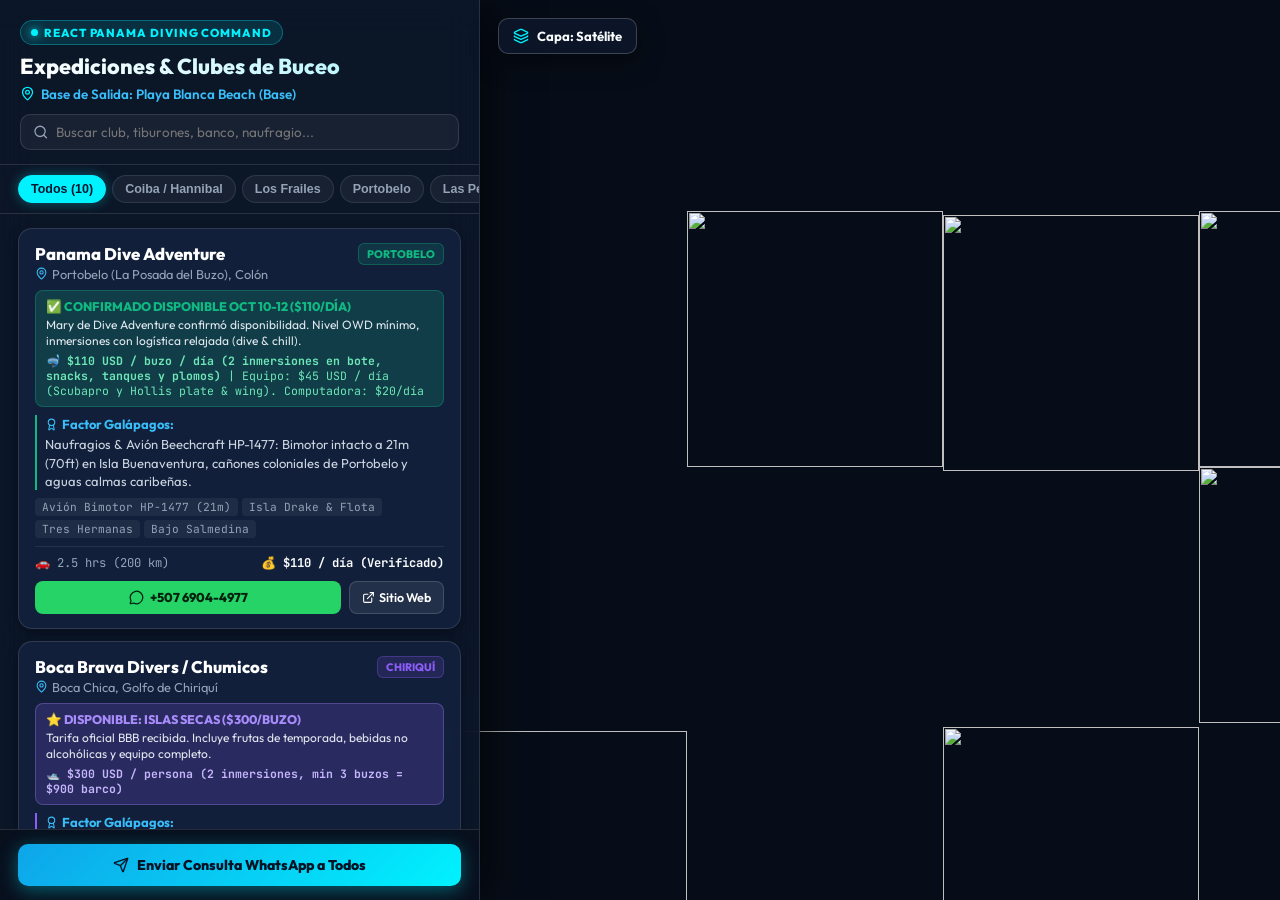
==== index.html @ 8149884b "Deploy Panama Top Dive Clubs dashboard to GitHub Pages" ====
<!doctype html>
<html lang="es">
  <head>
    <meta charset="UTF-8" />
    <meta name="viewport" content="width=device-width, initial-scale=1.0" />
    <title>Panama Top Dive Clubs & Expeditions — Base Playa Blanca</title>
    <!-- Leaflet CSS -->
    <link rel="stylesheet" href="https://unpkg.com/leaflet@1.9.4/dist/leaflet.css" integrity="sha256-p4NxAoJBhIIN+hmNHrzRCf9tD/miZyoHS5obTRR9BMY=" crossorigin=""/>
    <!-- Google Fonts: Outfit & JetBrains Mono -->
    <link rel="preconnect" href="https://fonts.googleapis.com">
    <link rel="preconnect" href="https://fonts.gstatic.com" crossorigin>
    <link href="https://fonts.googleapis.com/css2?family=JetBrains+Mono:wght@400;600;700&family=Outfit:wght@300;400;500;600;700;800&display=swap" rel="stylesheet">
    <script type="module" crossorigin src="./assets/index-Didd7fJ8.js"></script>
    <link rel="stylesheet" crossorigin href="./assets/index-D4Bd1SCU.css">
  </head>
  <body>
    <div id="root"></div>
  </body>
</html>
---- assets/index-D4Bd1SCU.css ----
:root{--bg-dark:#070d18;--panel-bg:#0d172aeb;--card-bg:#162646a6;--card-hover:#1e3462e6;--accent-cyan:#00f2fe;--accent-blue:#38bdf8;--accent-coiba:#ef4444;--accent-caribbean:#10b981;--accent-frailes:#f59e0b;--accent-perlas:#06b6d4;--accent-chiriqui:#8b5cf6;--text-main:#f8fafc;--text-muted:#94a3b8;--border-color:#ffffff1f;--glass-blur:blur(18px);--shadow-glow:0 8px 32px 0 #00f2fe33}*{box-sizing:border-box;margin:0;padding:0}body{background:var(--bg-dark);color:var(--text-main);height:100vh;font-family:Outfit,-apple-system,sans-serif;display:flex;overflow:hidden}#root{width:100%;height:100%;display:flex}::-webkit-scrollbar{width:6px;height:6px}::-webkit-scrollbar-track{background:#0003}::-webkit-scrollbar-thumb{background:#ffffff26;border-radius:4px}::-webkit-scrollbar-thumb:hover{background:#00f2fe66}@keyframes pulse{0%{opacity:.7;transform:scale(.9)}50%{opacity:1;transform:scale(1.3)}to{opacity:.7;transform:scale(.9)}}@keyframes radar-ripple{0%{opacity:1;transform:scale(.6)}to{opacity:0;transform:scale(2.4)}}.radar-ring{border:2px solid var(--accent-cyan);border-radius:50%;width:100%;height:100%;animation:2s cubic-bezier(0,.2,.8,1) infinite radar-ripple;position:absolute}.leaflet-popup-content-wrapper{-webkit-backdrop-filter:blur(20px)!important;backdrop-filter:blur(20px)!important;color:#f8fafc!important;background:#0d172af2!important;border:1px solid #ffffff29!important;border-radius:16px!important;padding:4px!important;box-shadow:0 16px 45px #000c!important}.leaflet-popup-tip{background:#0d172af2!important}.leaflet-container{font-family:Outfit,sans-serif!important}
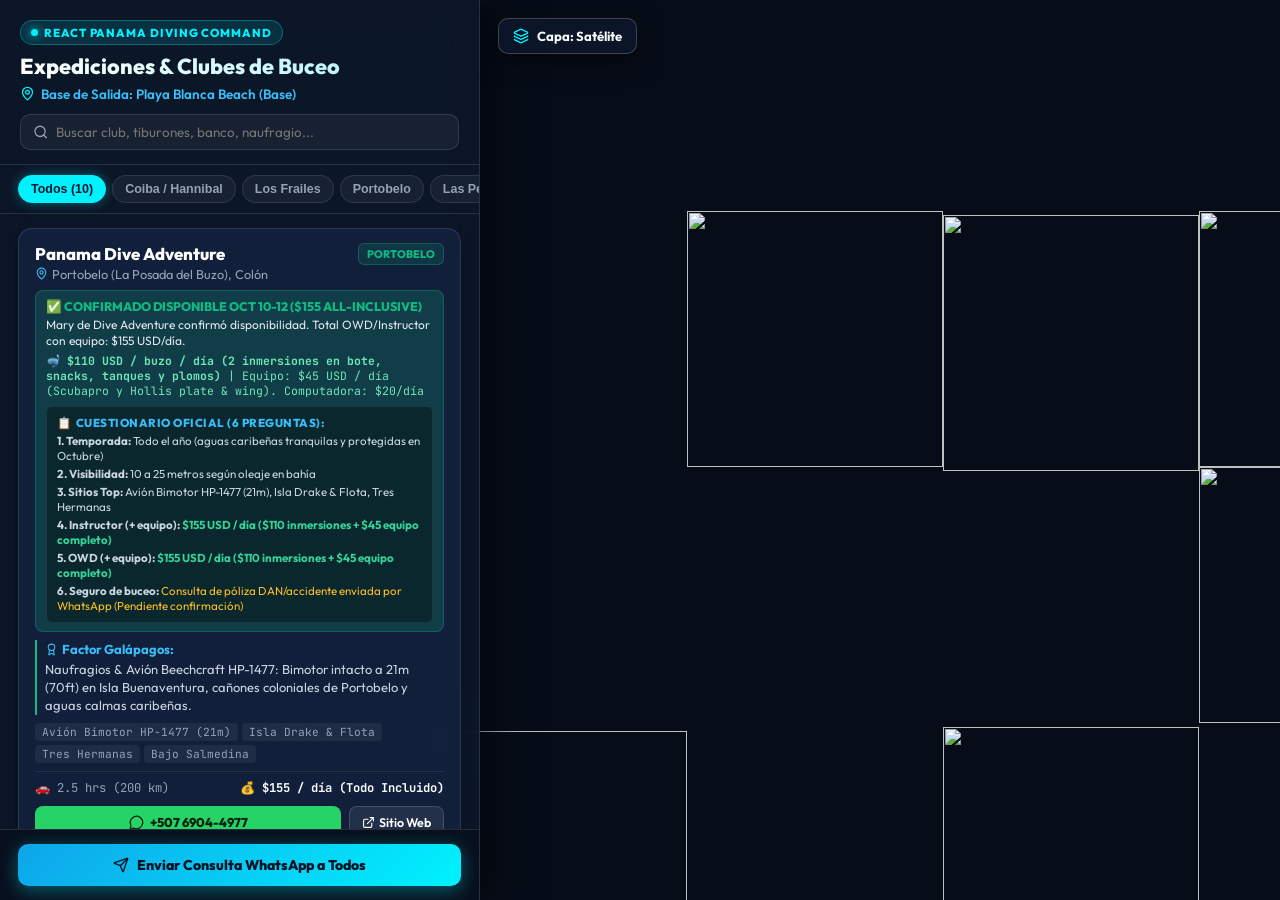
==== commit 3ec3885b: "Update web version with 6-question dossier and verified rates" ====
--- a/index.html
+++ b/index.html
@@ -10,7 +10,7 @@
     <link rel="preconnect" href="https://fonts.googleapis.com">
     <link rel="preconnect" href="https://fonts.gstatic.com" crossorigin>
     <link href="https://fonts.googleapis.com/css2?family=JetBrains+Mono:wght@400;600;700&family=Outfit:wght@300;400;500;600;700;800&display=swap" rel="stylesheet">
-    <script type="module" crossorigin src="./assets/index-Didd7fJ8.js"></script>
+    <script type="module" crossorigin src="./assets/index-DONB16Hv.js"></script>
     <link rel="stylesheet" crossorigin href="./assets/index-D4Bd1SCU.css">
   </head>
   <body>
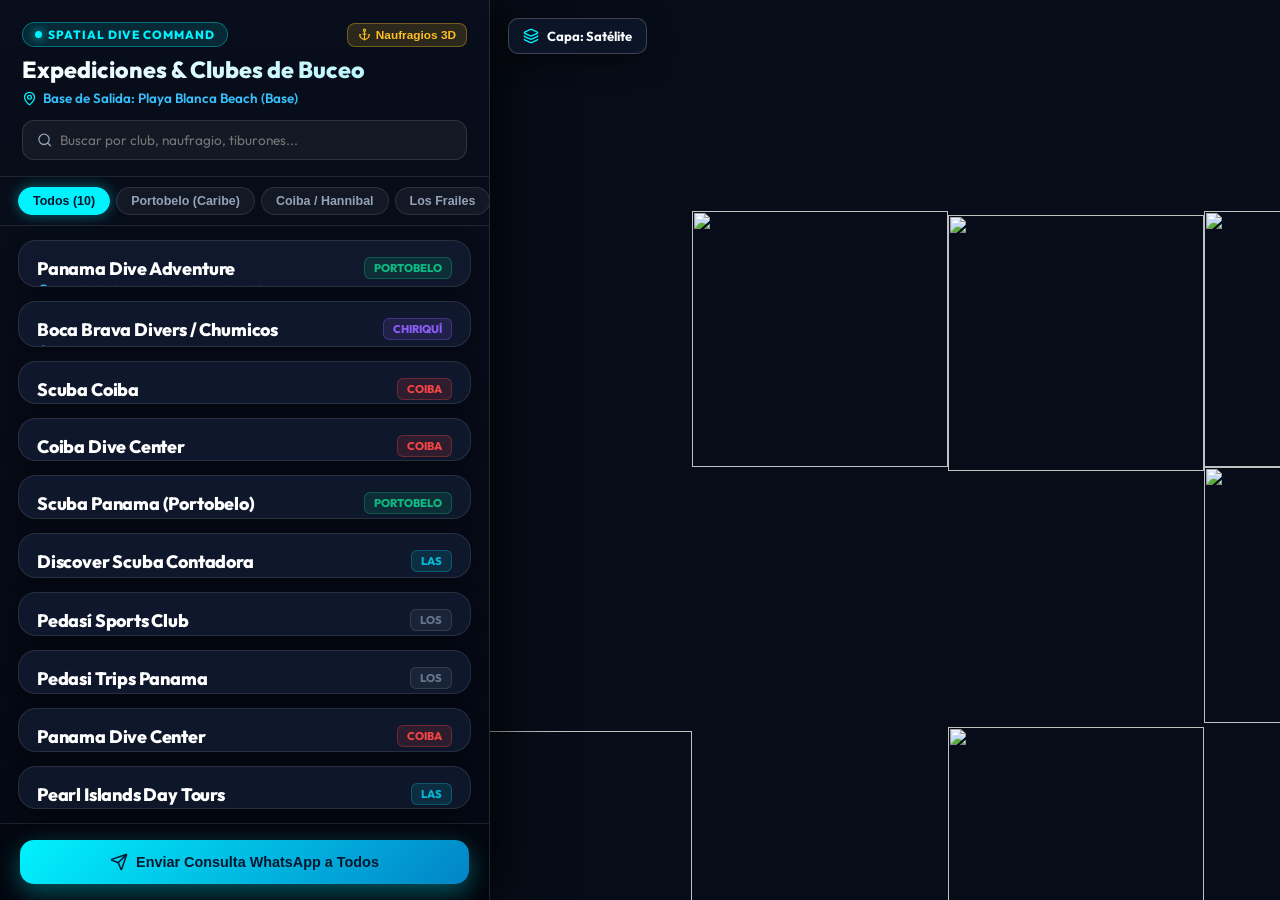
==== commit bca7d4e9: "Award-Winning ADHD-Friendly Spatial UI: Modal windows, wreck explorer, and zero walls of text" ====
--- a/index.html
+++ b/index.html
@@ -10,8 +10,8 @@
     <link rel="preconnect" href="https://fonts.googleapis.com">
     <link rel="preconnect" href="https://fonts.gstatic.com" crossorigin>
     <link href="https://fonts.googleapis.com/css2?family=JetBrains+Mono:wght@400;600;700&family=Outfit:wght@300;400;500;600;700;800&display=swap" rel="stylesheet">
-    <script type="module" crossorigin src="./assets/index-DONB16Hv.js"></script>
-    <link rel="stylesheet" crossorigin href="./assets/index-D4Bd1SCU.css">
+    <script type="module" crossorigin src="./assets/index-CMGJ8N__.js"></script>
+    <link rel="stylesheet" crossorigin href="./assets/index-B1BWLWzQ.css">
   </head>
   <body>
     <div id="root"></div>
--- a/assets/index-B1BWLWzQ.css
+++ b/assets/index-B1BWLWzQ.css
@@ -0,0 +1 @@
+:root{--bg-dark:#030712;--panel-bg:#080e1cf0;--card-bg:#142038a6;--card-hover:#1c2e50d9;--accent-cyan:#00f2fe;--accent-blue:#38bdf8;--accent-emerald:#10b981;--accent-amber:#fbbf24;--text-main:#f8fafc;--text-muted:#94a3b8;--border-color:#ffffff1f;--glass-blur:blur(24px)}*{box-sizing:border-box;margin:0;padding:0}body{background:var(--bg-dark);color:var(--text-main);height:100vh;font-family:Outfit,-apple-system,BlinkMacSystemFont,Segoe UI,Roboto,sans-serif;display:flex;overflow:hidden}#root{width:100%;height:100%;display:flex}::-webkit-scrollbar{width:6px;height:6px}::-webkit-scrollbar-track{background:#0000004d}::-webkit-scrollbar-thumb{background:#ffffff26;border-radius:4px}::-webkit-scrollbar-thumb:hover{background:#00f2fe66}@keyframes fadeIn{0%{opacity:0}to{opacity:1}}@keyframes springScale{0%{opacity:0;transform:scale(.92)translateY(12px)}60%{transform:scale(1.02)translateY(-2px)}to{opacity:1;transform:scale(1)translateY(0)}}@keyframes pulse{0%{opacity:.6;transform:scale(.9)}50%{opacity:1;transform:scale(1.35)}to{opacity:.6;transform:scale(.9)}}@keyframes radar-ripple{0%{opacity:1;transform:scale(.6)}to{opacity:0;transform:scale(2.6)}}.radar-ring{border:2px solid var(--accent-cyan);border-radius:50%;width:100%;height:100%;animation:2s cubic-bezier(0,.2,.8,1) infinite radar-ripple;position:absolute}.leaflet-popup-content-wrapper{-webkit-backdrop-filter:blur(24px)!important;backdrop-filter:blur(24px)!important;color:#f8fafc!important;background:#0a1224f2!important;border:1px solid #00f2fe59!important;border-radius:18px!important;padding:4px!important;box-shadow:0 20px 60px #000c!important}.leaflet-popup-tip{background:#0a1224f2!important}.leaflet-container{font-family:Outfit,sans-serif!important}
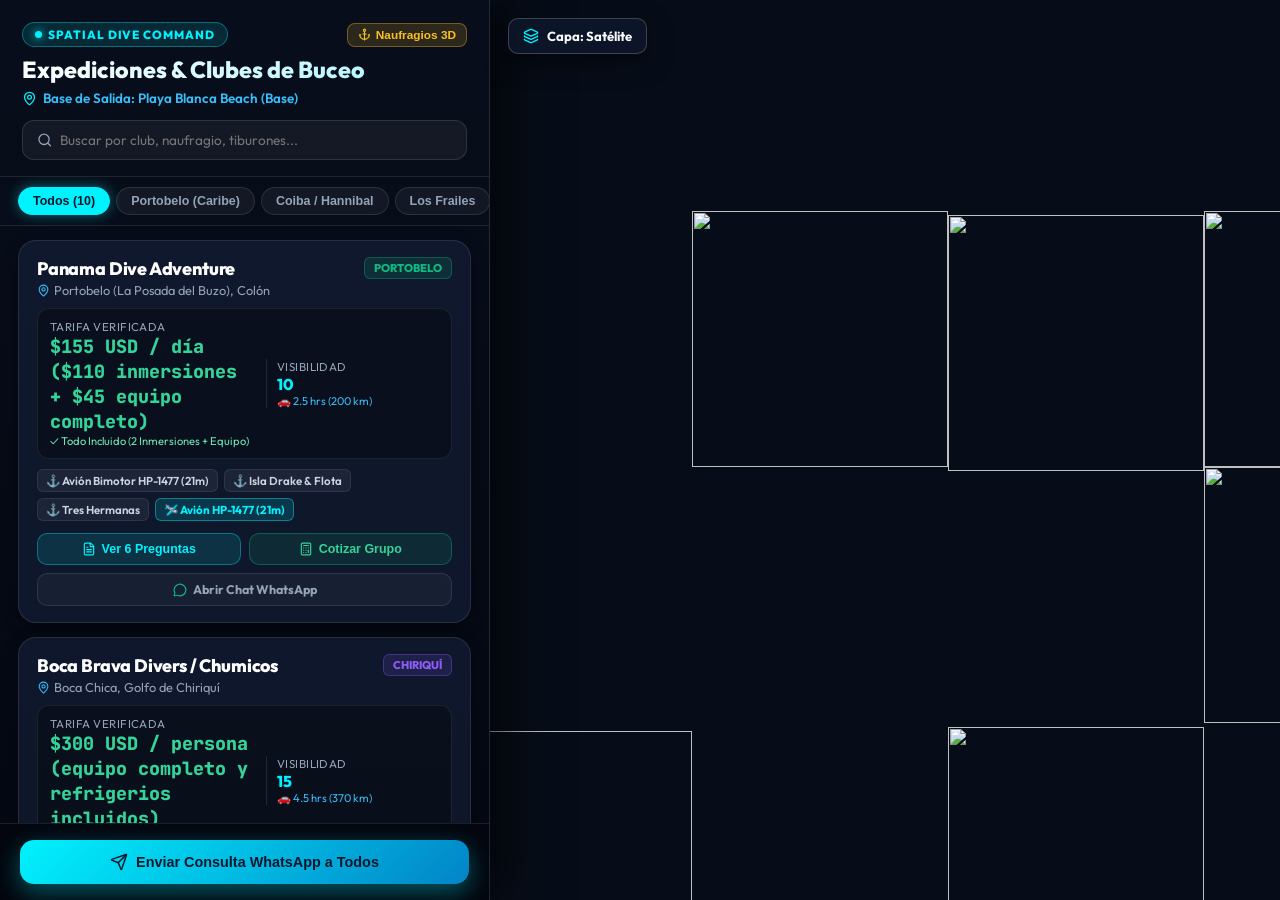
==== commit 65286e39: "Fix flexShrink on modular ADHD cards" ====
--- a/index.html
+++ b/index.html
@@ -10,7 +10,7 @@
     <link rel="preconnect" href="https://fonts.googleapis.com">
     <link rel="preconnect" href="https://fonts.gstatic.com" crossorigin>
     <link href="https://fonts.googleapis.com/css2?family=JetBrains+Mono:wght@400;600;700&family=Outfit:wght@300;400;500;600;700;800&display=swap" rel="stylesheet">
-    <script type="module" crossorigin src="./assets/index-CMGJ8N__.js"></script>
+    <script type="module" crossorigin src="./assets/index-D90cVmFc.js"></script>
     <link rel="stylesheet" crossorigin href="./assets/index-B1BWLWzQ.css">
   </head>
   <body>
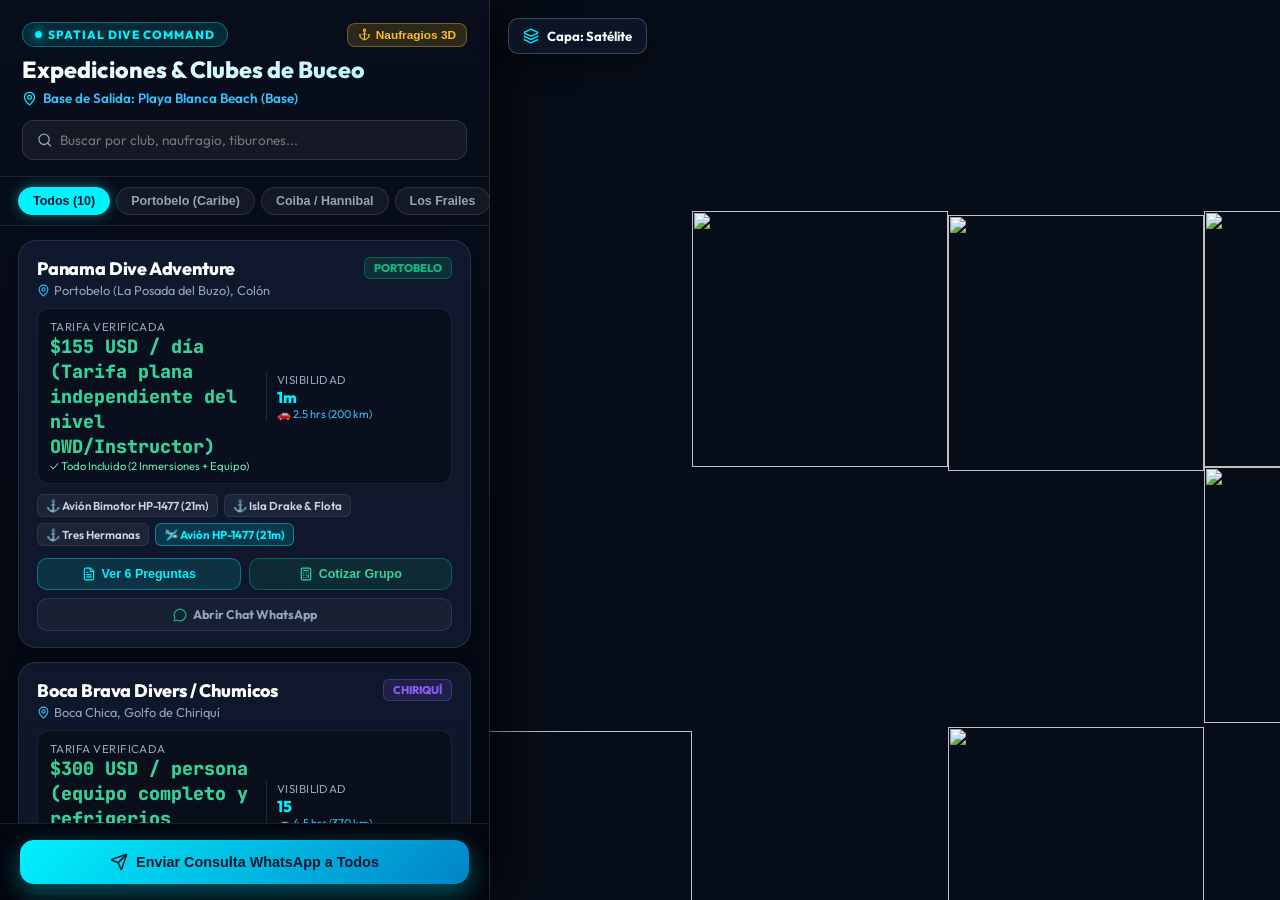
==== commit 9bbd93cf: "Update Mary 6-question dossier verbatim in live dashboard" ====
--- a/index.html
+++ b/index.html
@@ -10,7 +10,7 @@
     <link rel="preconnect" href="https://fonts.googleapis.com">
     <link rel="preconnect" href="https://fonts.gstatic.com" crossorigin>
     <link href="https://fonts.googleapis.com/css2?family=JetBrains+Mono:wght@400;600;700&family=Outfit:wght@300;400;500;600;700;800&display=swap" rel="stylesheet">
-    <script type="module" crossorigin src="./assets/index-D90cVmFc.js"></script>
+    <script type="module" crossorigin src="./assets/index-J2OZ9Ed7.js"></script>
     <link rel="stylesheet" crossorigin href="./assets/index-B1BWLWzQ.css">
   </head>
   <body>
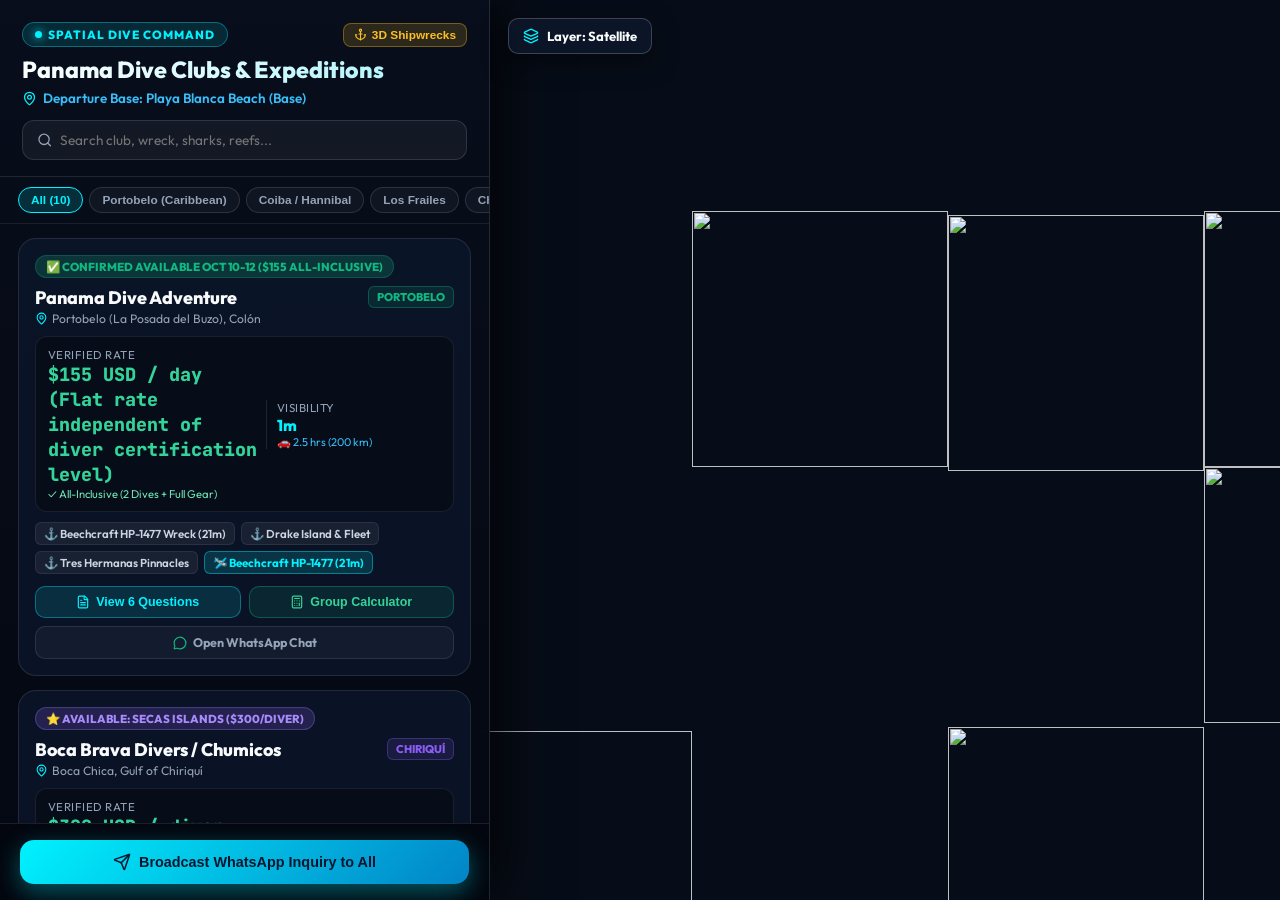
==== commit a45d3ecd: "feat: 100% English translation across all UI components, modals, and standalone views" ====
--- a/index.html
+++ b/index.html
@@ -1,16 +1,16 @@
 <!doctype html>
-<html lang="es">
+<html lang="en">
   <head>
     <meta charset="UTF-8" />
     <meta name="viewport" content="width=device-width, initial-scale=1.0" />
-    <title>Panama Top Dive Clubs & Expeditions — Base Playa Blanca</title>
+    <title>Panama Top Dive Clubs & Expeditions — Playa Blanca Base</title>
     <!-- Leaflet CSS -->
     <link rel="stylesheet" href="https://unpkg.com/leaflet@1.9.4/dist/leaflet.css" integrity="sha256-p4NxAoJBhIIN+hmNHrzRCf9tD/miZyoHS5obTRR9BMY=" crossorigin=""/>
     <!-- Google Fonts: Outfit & JetBrains Mono -->
     <link rel="preconnect" href="https://fonts.googleapis.com">
     <link rel="preconnect" href="https://fonts.gstatic.com" crossorigin>
     <link href="https://fonts.googleapis.com/css2?family=JetBrains+Mono:wght@400;600;700&family=Outfit:wght@300;400;500;600;700;800&display=swap" rel="stylesheet">
-    <script type="module" crossorigin src="./assets/index-J2OZ9Ed7.js"></script>
+    <script type="module" crossorigin src="./assets/index-D1HExLTd.js"></script>
     <link rel="stylesheet" crossorigin href="./assets/index-B1BWLWzQ.css">
   </head>
   <body>
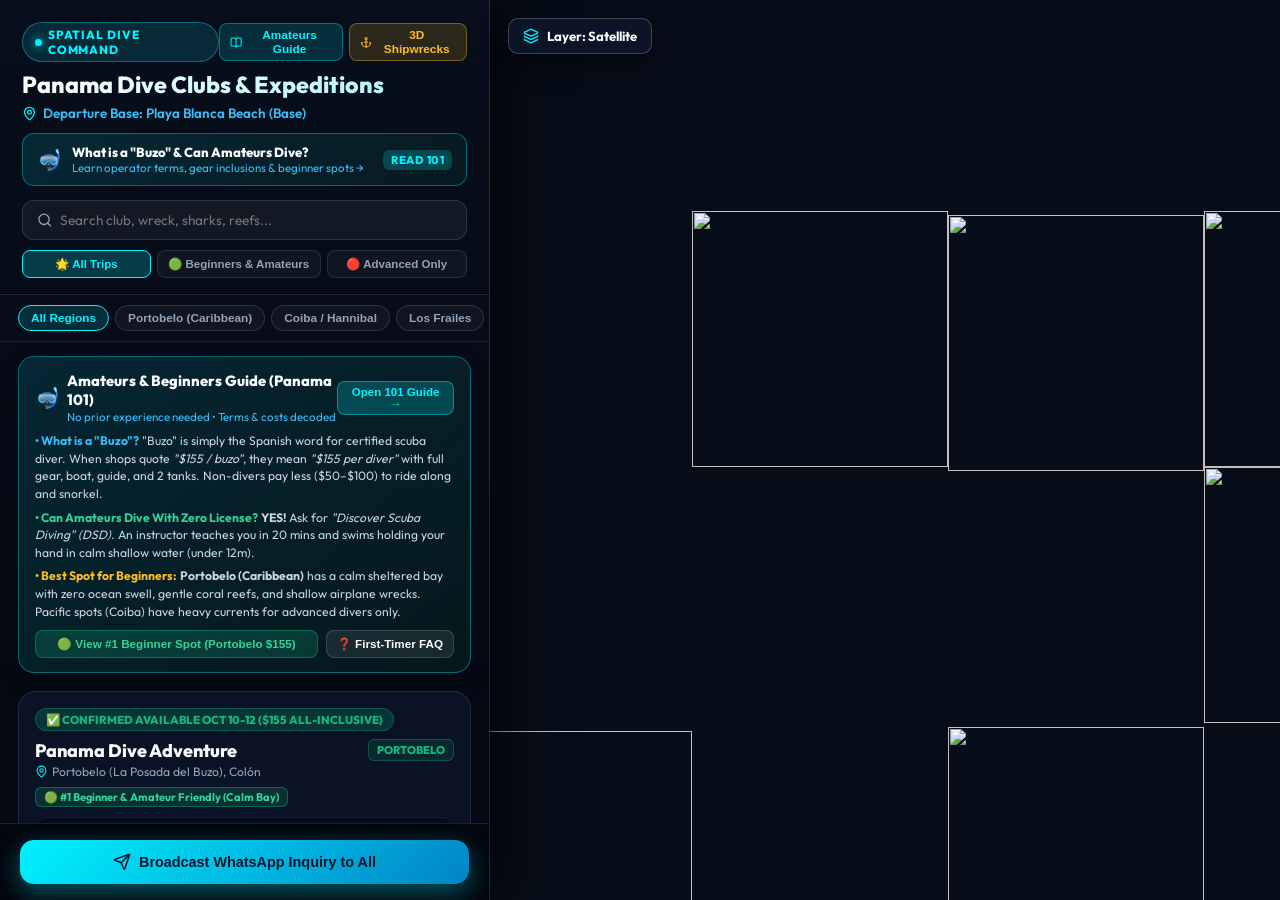
==== commit 97cc233f: "feat: add Beginner and Amateur Guide with experience filter and first-timer FAQ" ====
--- a/index.html
+++ b/index.html
@@ -10,7 +10,7 @@
     <link rel="preconnect" href="https://fonts.googleapis.com">
     <link rel="preconnect" href="https://fonts.gstatic.com" crossorigin>
     <link href="https://fonts.googleapis.com/css2?family=JetBrains+Mono:wght@400;600;700&family=Outfit:wght@300;400;500;600;700;800&display=swap" rel="stylesheet">
-    <script type="module" crossorigin src="./assets/index-D1HExLTd.js"></script>
+    <script type="module" crossorigin src="./assets/index-CfaebZmh.js"></script>
     <link rel="stylesheet" crossorigin href="./assets/index-B1BWLWzQ.css">
   </head>
   <body>
